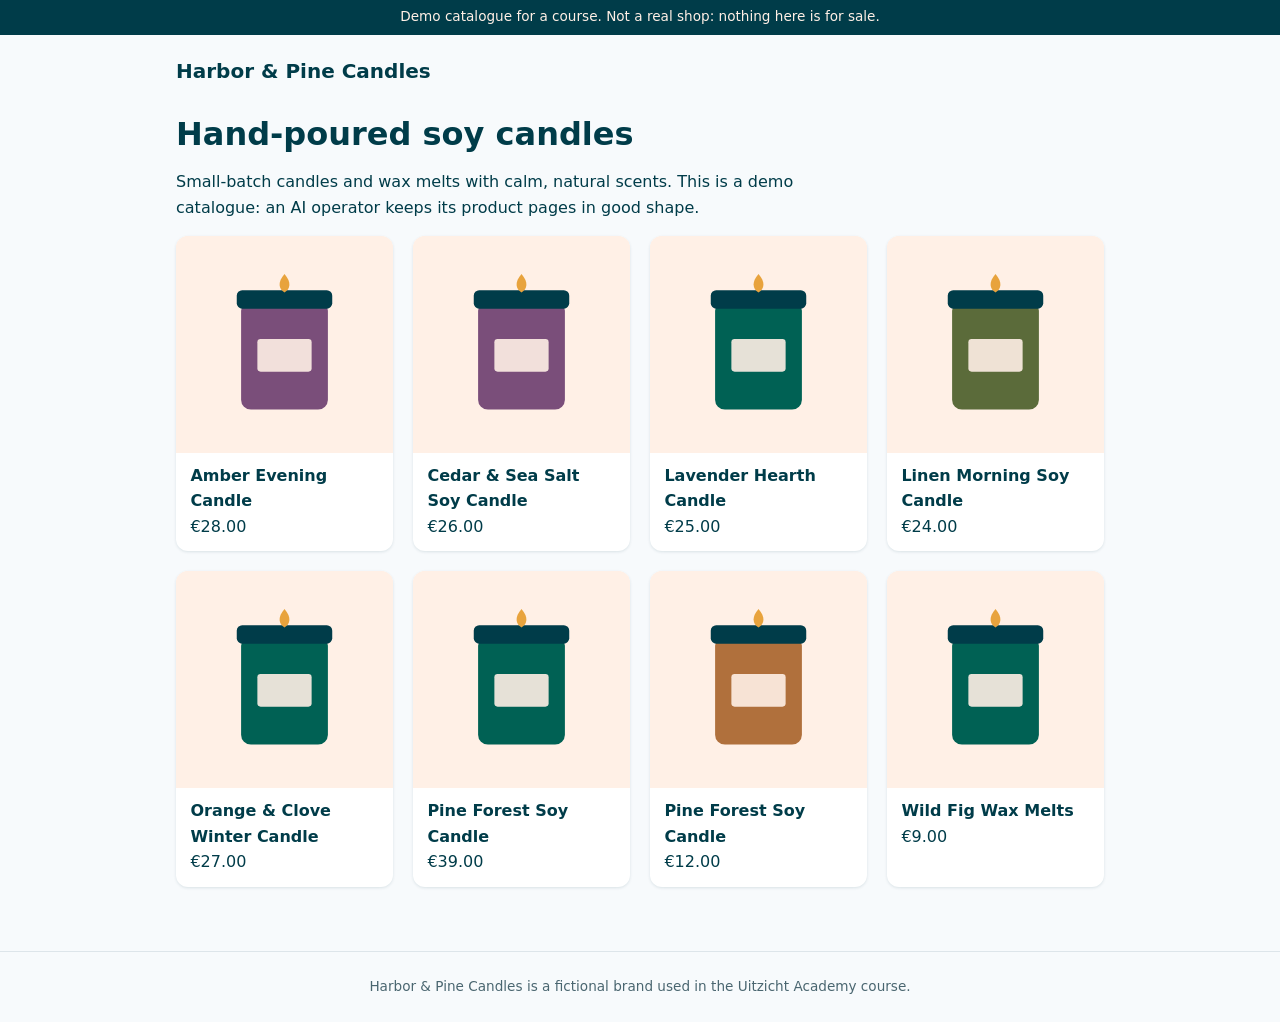
==== docs/index.html @ d2a4fcf8 "Atlas starter v1.0: demo shop, operator scripts, prompts, governance, scheduling Co-Authored-By: Cla" ====
<!doctype html>
<html lang="en">
<head>
  <meta charset="utf-8">
  <meta name="viewport" content="width=device-width, initial-scale=1">
  <title>Harbor &amp; Pine Candles — Hand-poured soy candles</title>
  <meta name="description" content="Hand-poured soy candles and wax melts with calm, natural scents. A fictional demo catalogue used to teach AI operators.">
  <link rel="canonical" href="https://uitzichtmedia.github.io/atlas-harbor-pine/">
  <meta property="og:site_name" content="Harbor &amp; Pine Candles">
  <meta property="og:title" content="Harbor &amp; Pine Candles — Hand-poured soy candles">
  <meta property="og:description" content="Hand-poured soy candles and wax melts with calm, natural scents. A fictional demo catalogue used to teach AI operators.">
  <meta property="og:type" content="website">
  <meta property="og:url" content="https://uitzichtmedia.github.io/atlas-harbor-pine/">
  <link rel="stylesheet" href="style.css">
</head>
<body>
  <div class="demo">Demo catalogue for a course. Not a real shop: nothing here is for sale.</div>
  <header class="top"><a class="brand" href="./">Harbor &amp; Pine Candles</a></header>
  <main>
    <h1>Hand-poured soy candles</h1>
    <p class="lead">Small-batch candles and wax melts with calm, natural scents. This is a demo catalogue: an AI operator keeps its product pages in good shape.</p>
    <ul class="grid">
      <li class="card"><a href="products/amber-evening/">
        <img src="images/amber-evening.svg" width="400" height="400" alt="Lit candle in a smoky glass jar next to a stack of books">
        <span class="name">Amber Evening Candle</span><span>€28.00</span></a></li>
      <li class="card"><a href="products/cedar-and-sea-salt/">
        <img src="images/cedar-and-sea-salt.svg" width="400" height="400" alt="Amber glass jar candle labelled Cedar &amp; Sea Salt on a wooden shelf">
        <span class="name">Cedar &amp; Sea Salt Soy Candle</span><span>€26.00</span></a></li>
      <li class="card"><a href="products/lavender-hearth/">
        <img src="images/lavender-hearth.svg" width="400" height="400" alt="Lilac-coloured candle on a bedside table beside a sprig of lavender">
        <span class="name">Lavender Hearth Candle</span><span>€25.00</span></a></li>
      <li class="card"><a href="products/linen-morning/">
        <img src="images/linen-morning.svg" width="400" height="400">
        <span class="name">Linen Morning Soy Candle</span><span>€24.00</span></a></li>
      <li class="card"><a href="products/orange-and-clove/">
        <img src="images/orange-and-clove.svg" width="400" height="400" alt="Candle in a frosted jar next to dried orange slices and cloves">
        <span class="name">Orange &amp; Clove Winter Candle</span><span>€27.00</span></a></li>
      <li class="card"><a href="products/pine-forest-large/">
        <img src="images/pine-forest-large.svg" width="400" height="400" alt="Large three-wick candle in a green glass bowl surrounded by pine cones">
        <span class="name">Pine Forest Soy Candle</span><span>€39.00</span></a></li>
      <li class="card"><a href="products/pine-forest-travel-tin/">
        <img src="images/pine-forest-travel-tin.svg" width="400" height="400" alt="Small silver travel tin candle with a pine sprig on the lid">
        <span class="name">Pine Forest Soy Candle</span><span>€12.00</span></a></li>
      <li class="card"><a href="products/wild-fig-wax-melts/">
        <img src="images/wild-fig-wax-melts.svg" width="400" height="400" alt="Six heart-shaped wax melts in a kraft paper box">
        <span class="name">Wild Fig Wax Melts</span><span>€9.00</span></a></li>
    </ul>
  </main>
  <footer>Harbor &amp; Pine Candles is a fictional brand used in the Uitzicht Academy course.</footer>
</body>
</html>
---- docs/style.css ----
:root{--ink:#003C49;--green:#006154;--cream:#FFF0E6;--paper:#F7FAFC}
*{box-sizing:border-box}
body{margin:0;font-family:Inter,system-ui,-apple-system,"Segoe UI",Roboto,Helvetica,Arial,sans-serif;color:var(--ink);background:var(--paper);line-height:1.6}
a{color:var(--green)}
.demo{background:var(--ink);color:var(--cream);font-size:.85rem;text-align:center;padding:.4rem 1rem}
.top{padding:1.25rem 1rem;max-width:960px;margin:0 auto}
.brand{font-weight:700;font-size:1.25rem;text-decoration:none;color:var(--ink)}
main{max-width:960px;margin:0 auto;padding:0 1rem 3rem}
h1{font-size:2rem;line-height:1.2;margin:.5rem 0 1rem}
.lead{max-width:40rem}
.grid{list-style:none;padding:0;display:grid;gap:1.25rem;grid-template-columns:repeat(auto-fill,minmax(200px,1fr))}
.card{background:#fff;border-radius:12px;overflow:hidden;box-shadow:0 1px 3px rgba(0,60,73,.12)}
.card a{display:block;text-decoration:none;color:inherit;padding-bottom:.75rem}
.card span{display:block;padding:0 .9rem}
.card .name{font-weight:600;margin-top:.6rem}
img{display:block;width:100%;height:auto;background:var(--cream)}
.product{display:grid;gap:2rem;grid-template-columns:1fr}
@media (min-width:720px){.product{grid-template-columns:1fr 1fr}}
.price{font-size:1.25rem;font-weight:600;color:var(--green)}
.back{display:inline-block;margin-top:1.5rem}
footer{border-top:1px solid #dde5ea;padding:1.5rem 1rem;text-align:center;font-size:.85rem;color:#4a6670}
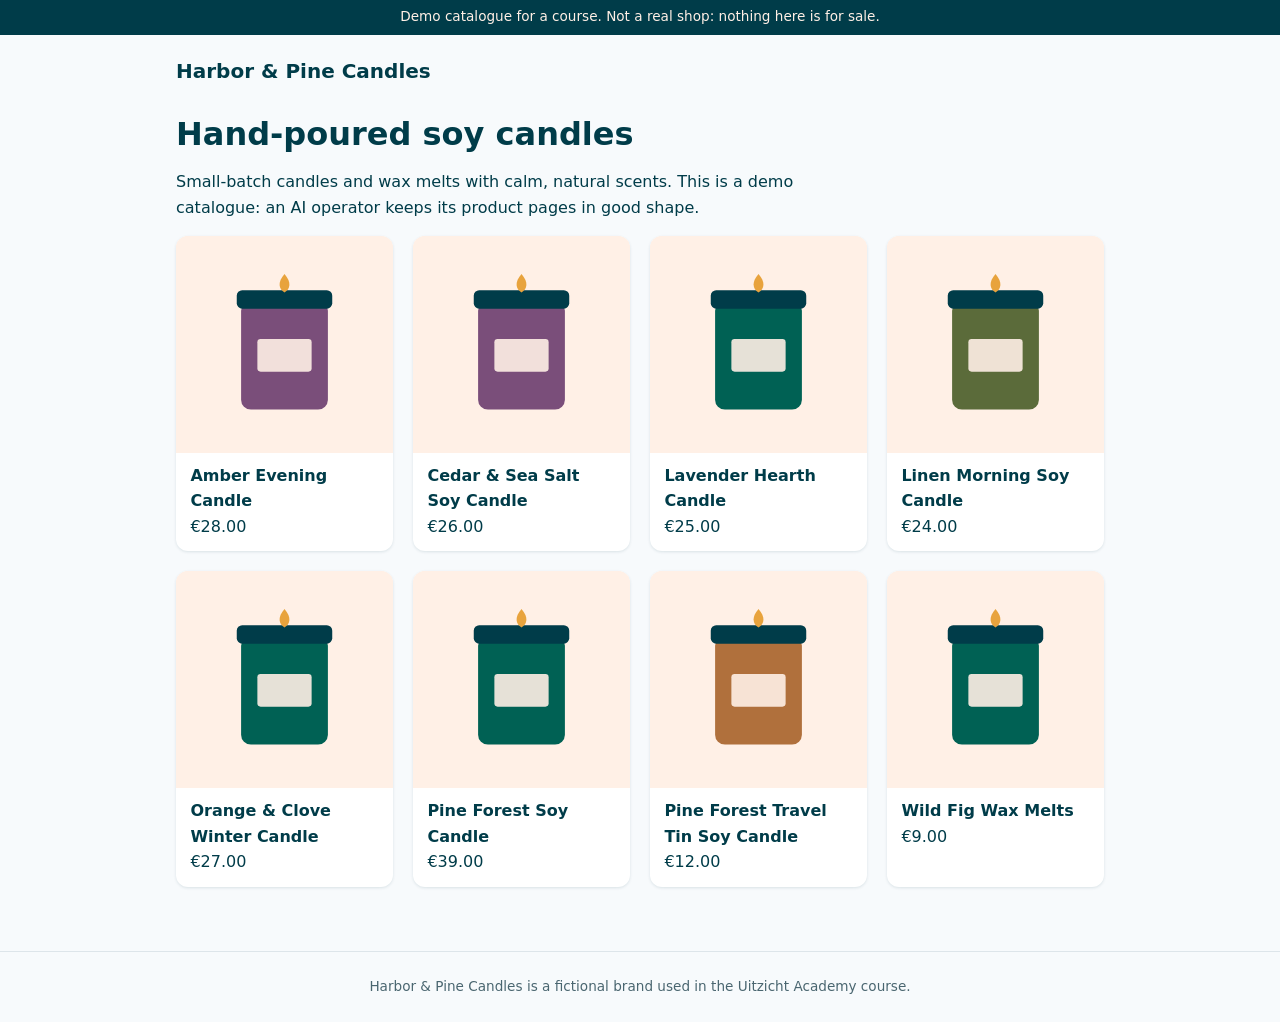
==== commit 6c602df8: "atlas(title-pine-forest-travel-tin): Make travel tin title unique Co-Authored-By: Claude Sonnet 5.5 " ====
--- a/docs/index.html
+++ b/docs/index.html
@@ -40,7 +40,7 @@
         <span class="name">Pine Forest Soy Candle</span><span>€39.00</span></a></li>
       <li class="card"><a href="products/pine-forest-travel-tin/">
         <img src="images/pine-forest-travel-tin.svg" width="400" height="400" alt="Small silver travel tin candle with a pine sprig on the lid">
-        <span class="name">Pine Forest Soy Candle</span><span>€12.00</span></a></li>
+        <span class="name">Pine Forest Travel Tin Soy Candle</span><span>€12.00</span></a></li>
       <li class="card"><a href="products/wild-fig-wax-melts/">
         <img src="images/wild-fig-wax-melts.svg" width="400" height="400" alt="Six heart-shaped wax melts in a kraft paper box">
         <span class="name">Wild Fig Wax Melts</span><span>€9.00</span></a></li>
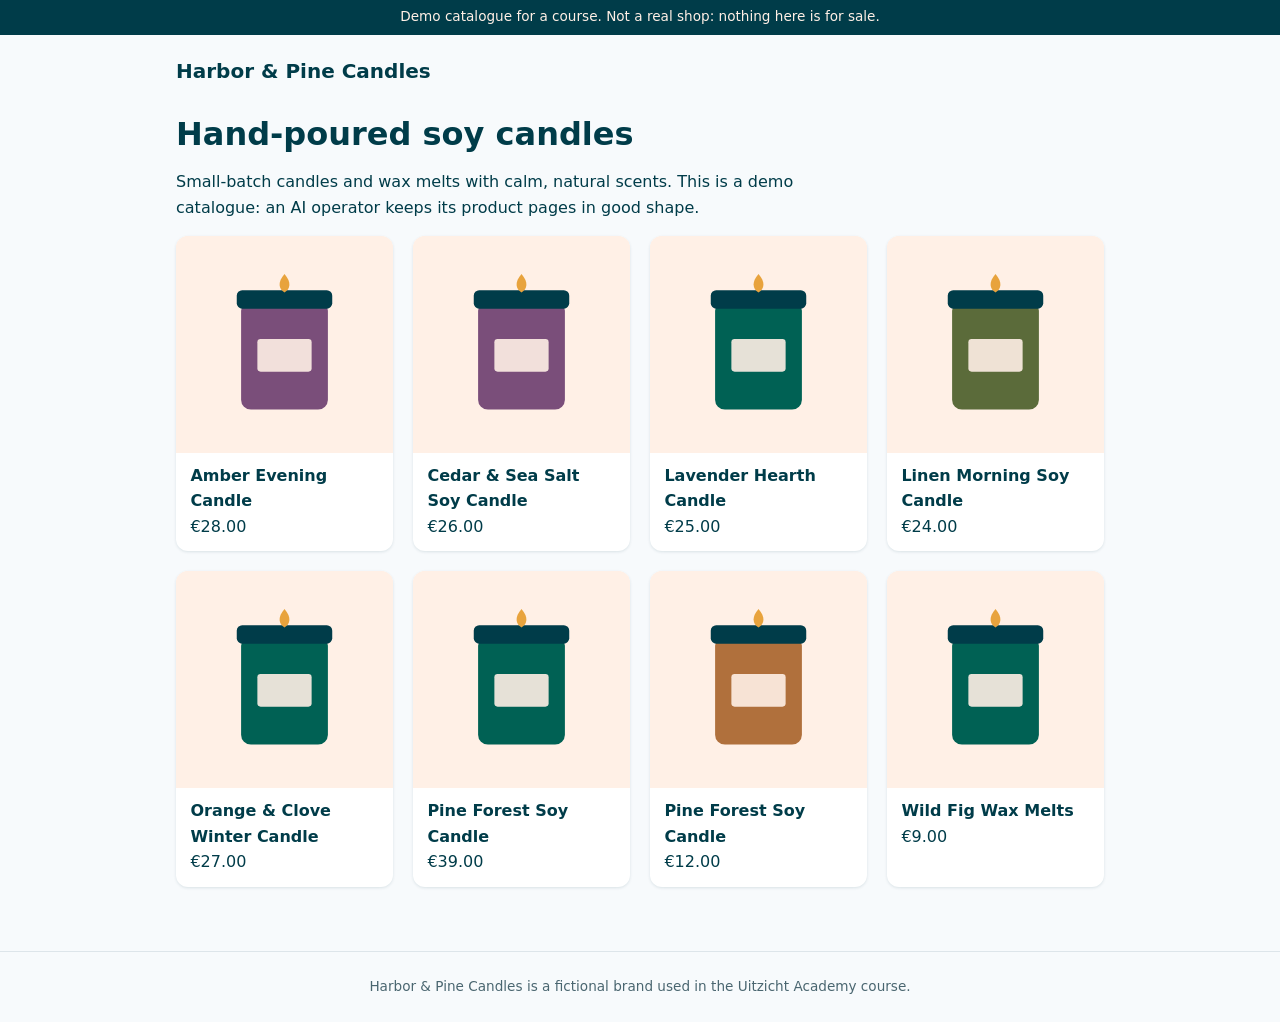
==== commit 603eef06: "validation setup 2: demo shop reset to the starter-download product texts (seeded defects; Pine Fore" ====
--- a/docs/index.html
+++ b/docs/index.html
@@ -40,7 +40,7 @@
         <span class="name">Pine Forest Soy Candle</span><span>€39.00</span></a></li>
       <li class="card"><a href="products/pine-forest-travel-tin/">
         <img src="images/pine-forest-travel-tin.svg" width="400" height="400" alt="Small silver travel tin candle with a pine sprig on the lid">
-        <span class="name">Pine Forest Travel Tin Soy Candle</span><span>€12.00</span></a></li>
+        <span class="name">Pine Forest Soy Candle</span><span>€12.00</span></a></li>
       <li class="card"><a href="products/wild-fig-wax-melts/">
         <img src="images/wild-fig-wax-melts.svg" width="400" height="400" alt="Six heart-shaped wax melts in a kraft paper box">
         <span class="name">Wild Fig Wax Melts</span><span>€9.00</span></a></li>
